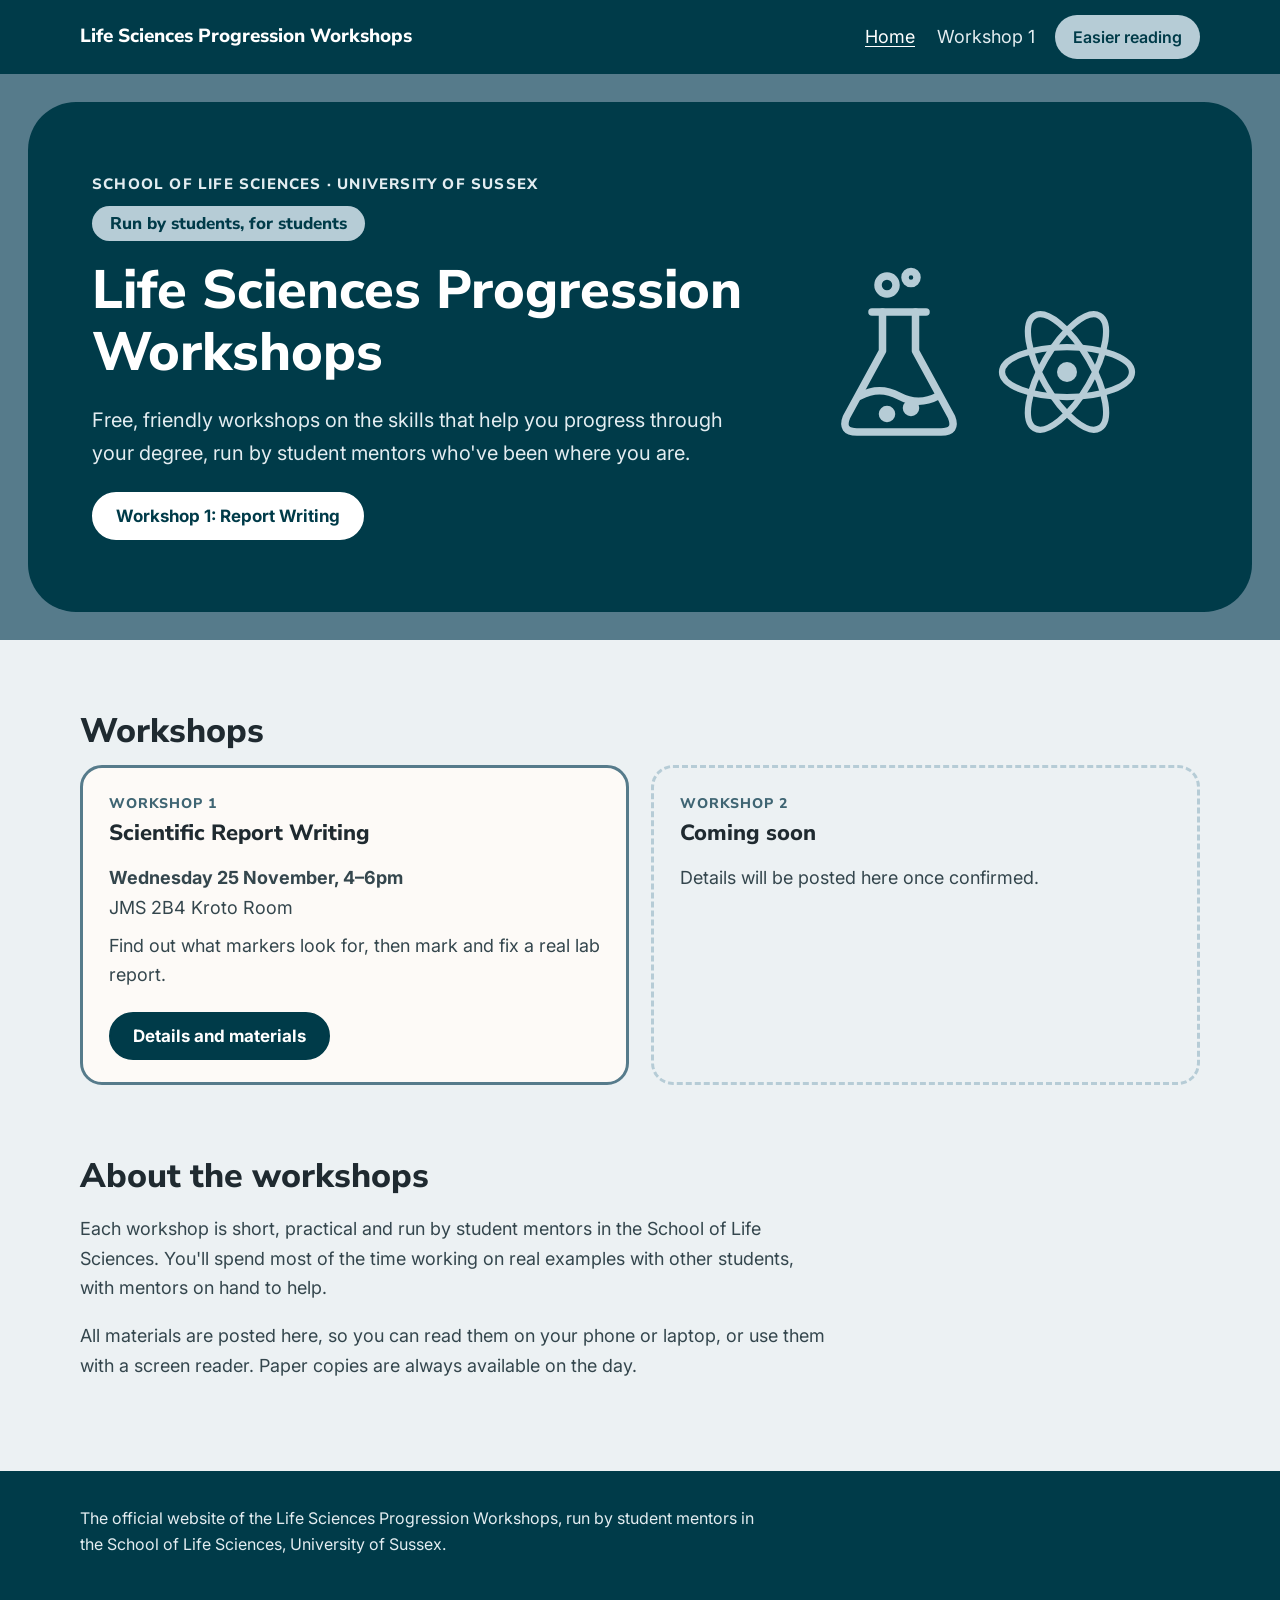
==== index.html @ f624dcf3 "Initial Commit, Vercel + Workshop 1 content." ====
<!DOCTYPE html>
<html lang="en-GB">
<head>
<meta charset="utf-8">
<meta name="viewport" content="width=device-width, initial-scale=1">
<title>Life Sciences Progression Workshops</title>
<meta name="description" content="The official website of the Life Sciences Progression Workshops: free workshops run by students, for students, in the School of Life Sciences at the University of Sussex.">
<link rel="preconnect" href="https://fonts.googleapis.com">
<link rel="preconnect" href="https://fonts.gstatic.com" crossorigin>
<link rel="stylesheet" href="https://fonts.googleapis.com/css2?family=Inter:wght@400;600;700&family=Nunito+Sans:wght@700;800&display=swap">
<link rel="stylesheet" href="/assets/style.css">
</head>
<body>
<a class="skip" href="#main">Skip to content</a>

<header class="topbar">
  <div class="wrap">
    <a class="brand" href="/">Life Sciences Progression Workshops</a>
    <nav aria-label="Main">
      <a href="/" aria-current="page">Home</a>
      <a href="/workshop-1/">Workshop 1</a>
      <button class="reading-toggle" id="reading" type="button" aria-pressed="false">Easier reading</button>
    </nav>
  </div>
</header>

<main id="main">
  <section class="hero" aria-labelledby="title">
    <div class="hero-panel">
      <div>
        <p class="eyebrow">School of Life Sciences · University of Sussex</p>
        <p class="pill">Run by students, for students</p>
        <h1 id="title">Life Sciences Progression Workshops</h1>
        <p class="lead" style="color:var(--on-dark)">Free, friendly workshops on the skills that help you progress through your degree, run by student mentors who've been where you are.</p>
        <div class="btns">
          <a class="btn" href="/workshop-1/">Workshop 1: Report Writing</a>
        </div>
      </div>
      <div class="hero-art" aria-hidden="true">
        <svg viewBox="0 0 100 120" fill="none" stroke="#B6CCD6" stroke-width="5" stroke-linecap="round" stroke-linejoin="round"><circle cx="42" cy="12" r="6"/><circle cx="58" cy="7" r="4"/><path d="M32 30 H68"/><path d="M39 30 V56 L15 100 Q11 110 22 110 H78 Q89 110 85 100 L61 56 V30"/><path d="M24 86 Q37 79 50 86 T76 86"/><circle cx="42" cy="98" r="3" fill="#B6CCD6"/><circle cx="58" cy="94" r="3" fill="#B6CCD6"/></svg>
        <svg viewBox="0 0 120 120" fill="none" stroke="#B6CCD6" stroke-width="5"><ellipse cx="60" cy="60" rx="52" ry="20"/><ellipse cx="60" cy="60" rx="52" ry="20" transform="rotate(60 60 60)"/><ellipse cx="60" cy="60" rx="52" ry="20" transform="rotate(-60 60 60)"/><circle cx="60" cy="60" r="8" fill="#B6CCD6" stroke="none"/></svg>
      </div>
    </div>
  </section>

  <section class="band" aria-labelledby="workshops">
    <div class="wrap">
      <h2 id="workshops">Workshops</h2>
      <div class="cards">
        <article class="card">
          <p class="tag">Workshop 1</p>
          <h3>Scientific Report Writing</h3>
          <p><b>Wednesday 25 November, 4–6pm</b><br>JMS 2B4 Kroto Room</p>
          <p>Find out what markers look for, then mark and fix a real lab report.</p>
          <div class="btns">
            <a class="btn dark" href="/workshop-1/">Details and materials</a>
          </div>
        </article>
        <article class="card soon">
          <p class="tag">Workshop 2</p>
          <h3>Coming soon</h3>
          <p>Details will be posted here once confirmed.</p>
        </article>
      </div>
    </div>
  </section>

  <section class="band" aria-labelledby="about">
    <div class="wrap">
      <h2 id="about">About the workshops</h2>
      <p>Each workshop is short, practical and run by student mentors in the School of Life Sciences. You'll spend most of the time working on real examples with other students, with mentors on hand to help.</p>
      <p>All materials are posted here, so you can read them on your phone or laptop, or use them with a screen reader. Paper copies are always available on the day.</p>
    </div>
  </section>
</main>

<footer>
  <div class="wrap">
    <p>The official website of the Life Sciences Progression Workshops, run by student mentors in the School of Life Sciences, University of Sussex.</p>
  </div>
</footer>
<script src="/assets/site.js"></script>
</body>
</html>
---- assets/style.css ----
/*
  Life Sciences Progression Workshops
  Palette from the mentors' Canva template and the workshop slides.
  Accessibility: 18px base text, high contrast, no italics, left-aligned text,
  visible focus, reduced motion respected, and an "easier reading" mode.
*/
:root {
  --navy: #003B49;
  --navy-2: #0B4B5B;
  --slate: #567B8B;
  --slate-text: #3F6573;
  --pale: #B6CCD6;
  --mist: #ECF1F3;
  --paper: #FDFAF7;
  --ink: #1F2A30;
  --body: #34464D;
  --on-dark: #E3EDF1;
  --radius: 22px;
  --measure: 68ch;
}

* { box-sizing: border-box; }
html { scroll-padding-top: 24px; }
body {
  margin: 0;
  background: var(--mist);
  color: var(--body);
  font: 18px/1.65 "Inter", Verdana, Arial, sans-serif;
  overflow-x: clip;
}
h1, h2, h3 { font-family: "Nunito Sans", Arial, sans-serif; color: var(--ink); line-height: 1.15; margin: 0 0 .4em; }
h1 { font-size: clamp(34px, 5vw, 54px); font-weight: 800; }
h2 { font-size: clamp(26px, 3vw, 34px); font-weight: 800; }
h3 { font-size: 22px; font-weight: 800; }
p, li { max-width: var(--measure); }
a { color: var(--navy-2); text-underline-offset: 3px; }
a:hover { text-decoration-thickness: 2px; }
:focus-visible { outline: 3px solid #E0A100; outline-offset: 3px; border-radius: 6px; }
em, i { font-style: normal; font-weight: 600; }

.skip { position: absolute; left: -999px; top: 8px; background: var(--paper); padding: 10px 16px; border-radius: 10px; z-index: 10; }
.skip:focus { left: 12px; }

.wrap { width: min(1120px, 100% - 32px); margin-inline: auto; }

/* Top bar */
.topbar { background: var(--navy); color: var(--on-dark); }
.topbar .wrap { display: flex; flex-wrap: wrap; gap: 12px 24px; align-items: center; justify-content: space-between; padding: 14px 0; }
.brand { color: #fff; font-family: "Nunito Sans", Arial, sans-serif; font-weight: 800; font-size: 19px; text-decoration: none; }
.topbar nav { display: flex; flex-wrap: wrap; gap: 6px 18px; align-items: center; }
.topbar nav a { color: var(--on-dark); text-decoration: none; padding: 8px 2px; }
.topbar nav a:hover, .topbar nav a[aria-current="page"] { color: #fff; text-decoration: underline; }
.reading-toggle {
  font: 600 16px "Inter", Arial, sans-serif; color: var(--navy); background: var(--pale);
  border: 0; border-radius: 999px; padding: 10px 18px; min-height: 44px; cursor: pointer;
}
.reading-toggle[aria-pressed="true"] { background: #fff; }

/* Hero: navy panel inside a slate frame, like the Instagram story */
.hero { background: var(--slate); padding: clamp(14px, 2.4vw, 28px); }
.hero-panel {
  background: var(--navy); color: var(--on-dark); border-radius: clamp(24px, 4vw, 48px);
  padding: clamp(32px, 6vw, 72px) clamp(22px, 5vw, 64px);
  display: grid; grid-template-columns: minmax(0, 1.6fr) minmax(0, 1fr); gap: 32px; align-items: center;
}
.hero h1 { color: #fff; }
.hero p { color: var(--on-dark); }
.hero .pill { color: var(--navy); }
.nowrap { white-space: nowrap; }
.eyebrow { font: 800 15px "Nunito Sans", Arial, sans-serif; letter-spacing: .08em; text-transform: uppercase; color: var(--pale); margin: 0 0 12px; }
.pill { display: inline-block; background: var(--pale); color: var(--navy); font: 800 17px "Nunito Sans", Arial, sans-serif; padding: 6px 18px; border-radius: 999px; margin: 0 0 18px; }
.meta { font-weight: 700; font-size: 19px; }
.hero-art { display: flex; gap: 18px; justify-content: center; align-items: end; }
.hero-art svg { width: clamp(90px, 14vw, 150px); height: auto; }

.btns { display: flex; flex-wrap: wrap; gap: 12px; margin-top: 22px; }
.btn {
  display: inline-flex; align-items: center; gap: 8px; min-height: 48px; padding: 10px 22px;
  border-radius: 999px; font: 700 17px "Inter", Arial, sans-serif; text-decoration: none;
  background: #fff; color: var(--navy); border: 2px solid #fff;
}
.btn.ghost { background: transparent; color: #fff; }
.btn.dark { background: var(--navy); color: #fff; border-color: var(--navy); }
.btn.line { background: var(--paper); color: var(--navy); border-color: var(--slate); }
.btn:hover { text-decoration: underline; }

/* Sections */
.band { padding: clamp(36px, 6vw, 72px) 0; }
.band + .band { padding-top: 0; }
.lead { font-size: 20px; color: var(--ink); }

.cards { display: grid; grid-template-columns: repeat(auto-fit, minmax(min(100%, 300px), 1fr)); gap: 22px; }
.card {
  background: var(--paper); border: 3px solid var(--slate); border-radius: var(--radius);
  padding: 26px 26px 22px; display: flex; flex-direction: column; gap: 8px;
}
.card p { margin: 0; }
.card .btns { margin-top: auto; padding-top: 14px; }
.card .tag { font: 800 14px "Nunito Sans", Arial, sans-serif; letter-spacing: .06em; text-transform: uppercase; color: var(--slate-text); }
.card.soon { border-style: dashed; border-color: var(--pale); background: transparent; }

/* Timeline */
.timeline { list-style: none; padding: 0; margin: 0; display: grid; gap: 0; max-width: 820px; }
.timeline li { display: grid; grid-template-columns: 5.5em minmax(0, 1fr); gap: 18px; padding: 14px 0; border-top: 2px solid var(--pale); max-width: none; }
.timeline li:last-child { border-bottom: 2px solid var(--pale); }
.timeline time { font: 800 20px "Nunito Sans", Arial, sans-serif; color: var(--navy); white-space: nowrap; }
.timeline b { color: var(--ink); }

/* Spoiler */
details.spoiler { background: var(--paper); border: 3px dashed var(--slate); border-radius: var(--radius); padding: 6px 24px; }
details.spoiler summary { cursor: pointer; padding: 16px 0; font: 800 20px "Nunito Sans", Arial, sans-serif; color: var(--ink); min-height: 44px; }
details.spoiler[open] { border-style: solid; }
details.spoiler > div { padding-bottom: 20px; }

.note { background: var(--pale); color: var(--ink); border-radius: 18px; padding: 18px 22px; }
.note p { margin: .3em 0; }

footer { background: var(--navy); color: var(--on-dark); padding: 28px 0 36px; font-size: 16px; }
footer p { margin: .4em 0; }
footer a { color: #fff; }

/* Easier reading mode: warm background, wider spacing, bigger text */
body.easy { background: #FBF6E9; font-size: 20px; line-height: 1.85; letter-spacing: .02em; word-spacing: .12em; }
body.easy .card, body.easy details.spoiler { background: #FFFDF7; }
body.easy p, body.easy li { max-width: 60ch; }

@media (max-width: 760px) {
  .hero-panel { grid-template-columns: minmax(0, 1fr); }
  .hero-art { justify-content: flex-start; }
  .hero-art svg { width: 84px; }
  .timeline li { grid-template-columns: 4.5em minmax(0, 1fr); gap: 12px; }
}
@media (prefers-reduced-motion: no-preference) {
  .card { transition: transform .2s ease; }
  .card:hover { transform: translateY(-2px); }
}
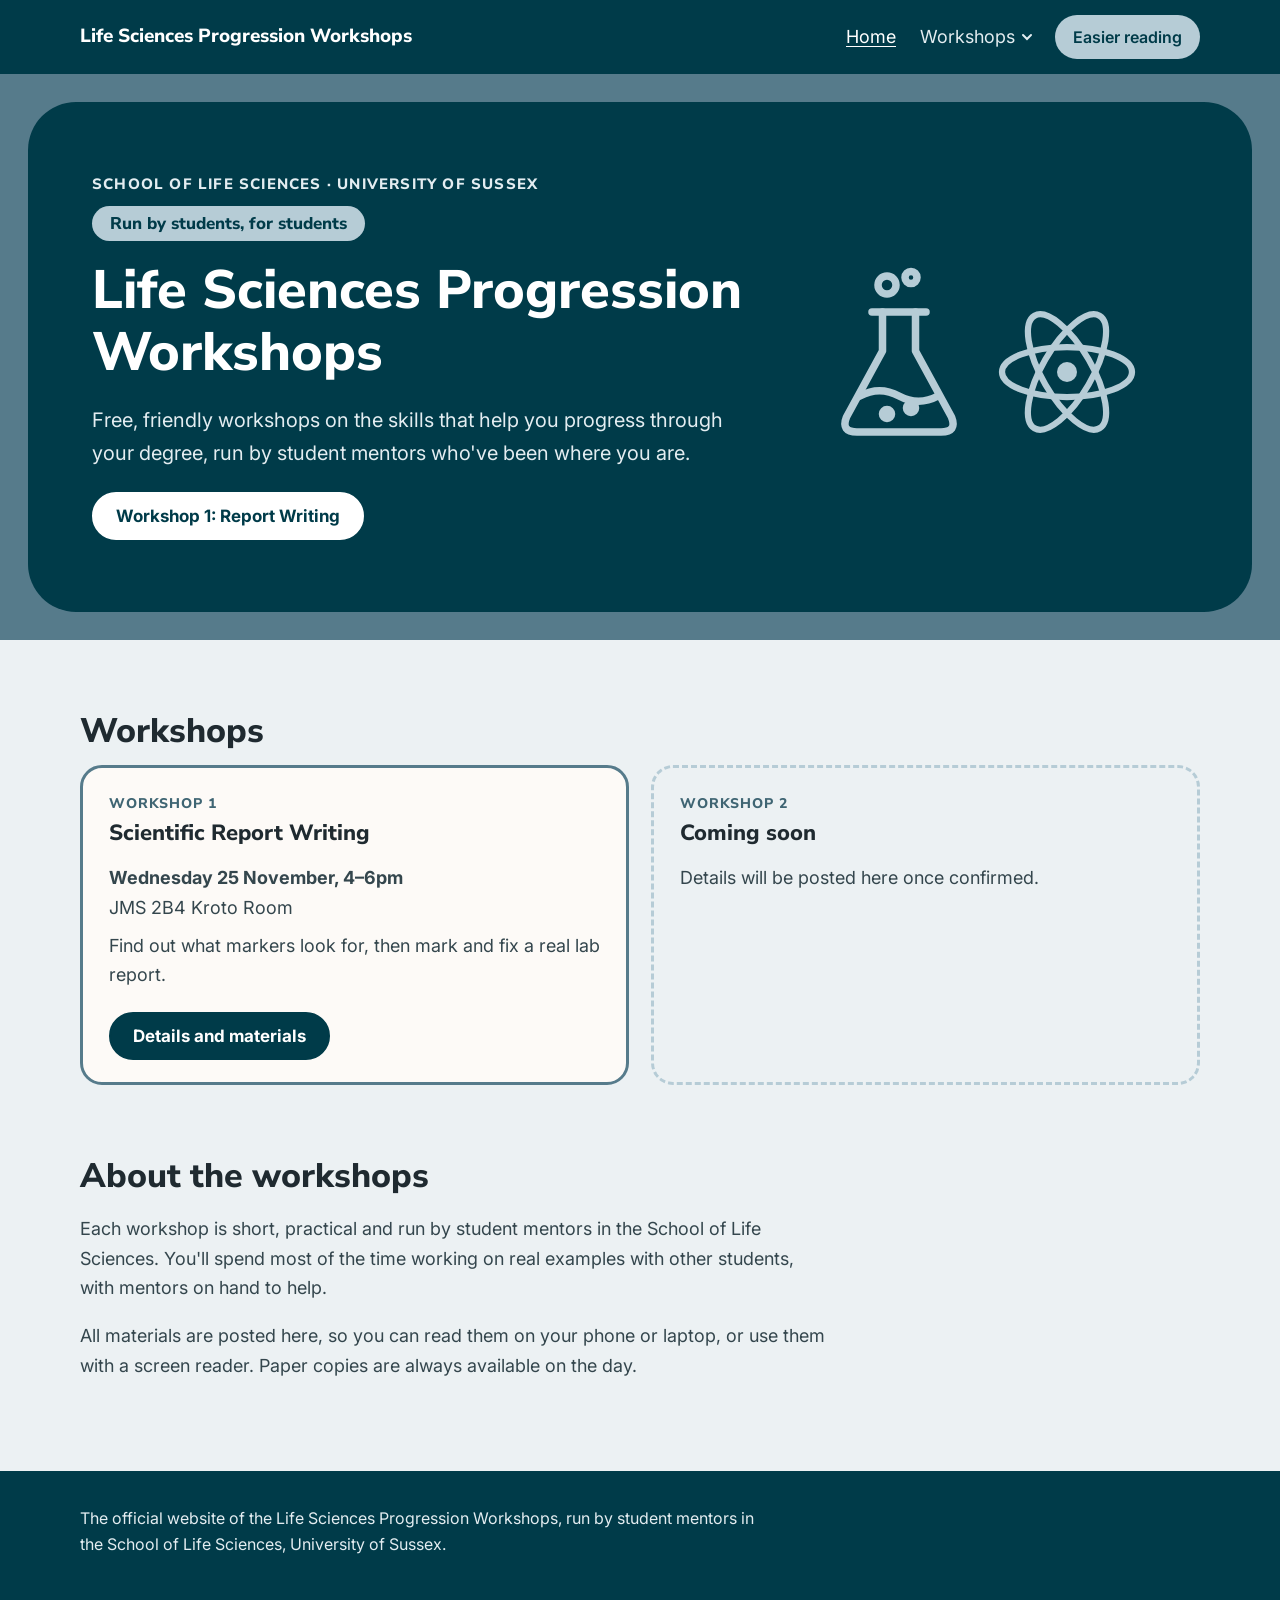
==== commit 0bd85595: "Add files via upload" ====
--- a/index.html
+++ b/index.html
@@ -18,7 +18,12 @@
     <a class="brand" href="/">Life Sciences Progression Workshops</a>
     <nav aria-label="Main">
       <a href="/" aria-current="page">Home</a>
-      <a href="/workshop-1/">Workshop 1</a>
+      <div class="menu">
+        <button class="menu-btn" type="button" aria-expanded="false" aria-controls="ws-menu">Workshops <svg aria-hidden="true" width="12" height="12" viewBox="0 0 12 12"><path d="M2 4l4 4 4-4" fill="none" stroke="currentColor" stroke-width="2" stroke-linecap="round"/></svg></button>
+        <ul class="menu-list" id="ws-menu" hidden>
+          <li><a href="/workshop-1/"><span class="m-num">Workshop 1</span><span class="m-focus">Scientific Report Writing</span></a></li>
+        </ul>
+      </div>
       <button class="reading-toggle" id="reading" type="button" aria-pressed="false">Easier reading</button>
     </nav>
   </div>
--- a/assets/style.css
+++ b/assets/style.css
@@ -55,6 +55,27 @@
   border: 0; border-radius: 999px; padding: 10px 18px; min-height: 44px; cursor: pointer;
 }
 .reading-toggle[aria-pressed="true"] { background: #fff; }
+
+.menu { position: relative; }
+.menu-btn {
+  display: inline-flex; align-items: center; gap: 6px; min-height: 44px; padding: 8px 4px;
+  background: none; border: 0; color: var(--on-dark); font: 400 18px "Inter", Arial, sans-serif; cursor: pointer;
+}
+.menu-btn:hover, .menu-btn[aria-expanded="true"] { color: #fff; text-decoration: underline; }
+.menu-btn svg { transition: transform .15s ease; }
+.menu-btn[aria-expanded="true"] svg { transform: rotate(180deg); }
+.menu-list {
+  position: absolute; right: 0; top: calc(100% + 6px); z-index: 20; list-style: none; margin: 0; padding: 8px;
+  min-width: 280px; background: var(--paper); border: 3px solid var(--slate); border-radius: 18px;
+  box-shadow: 0 12px 30px rgba(0, 59, 73, .25);
+}
+.menu-list li { max-width: none; }
+.menu-list a { display: flex; flex-direction: column; gap: 2px; padding: 12px 14px; border-radius: 12px; text-decoration: none; color: var(--ink); }
+.menu-list a:hover, .menu-list a:focus-visible { background: var(--mist); }
+.menu-list a[aria-current="page"] { background: var(--mist); }
+.m-num { font: 800 17px "Nunito Sans", Arial, sans-serif; color: var(--navy); }
+.m-focus { font-size: 16px; color: var(--body); }
+@media (max-width: 760px) { .menu-list { left: 0; right: auto; } }
 
 /* Hero: navy panel inside a slate frame, like the Instagram story */
 .hero { background: var(--slate); padding: clamp(14px, 2.4vw, 28px); }
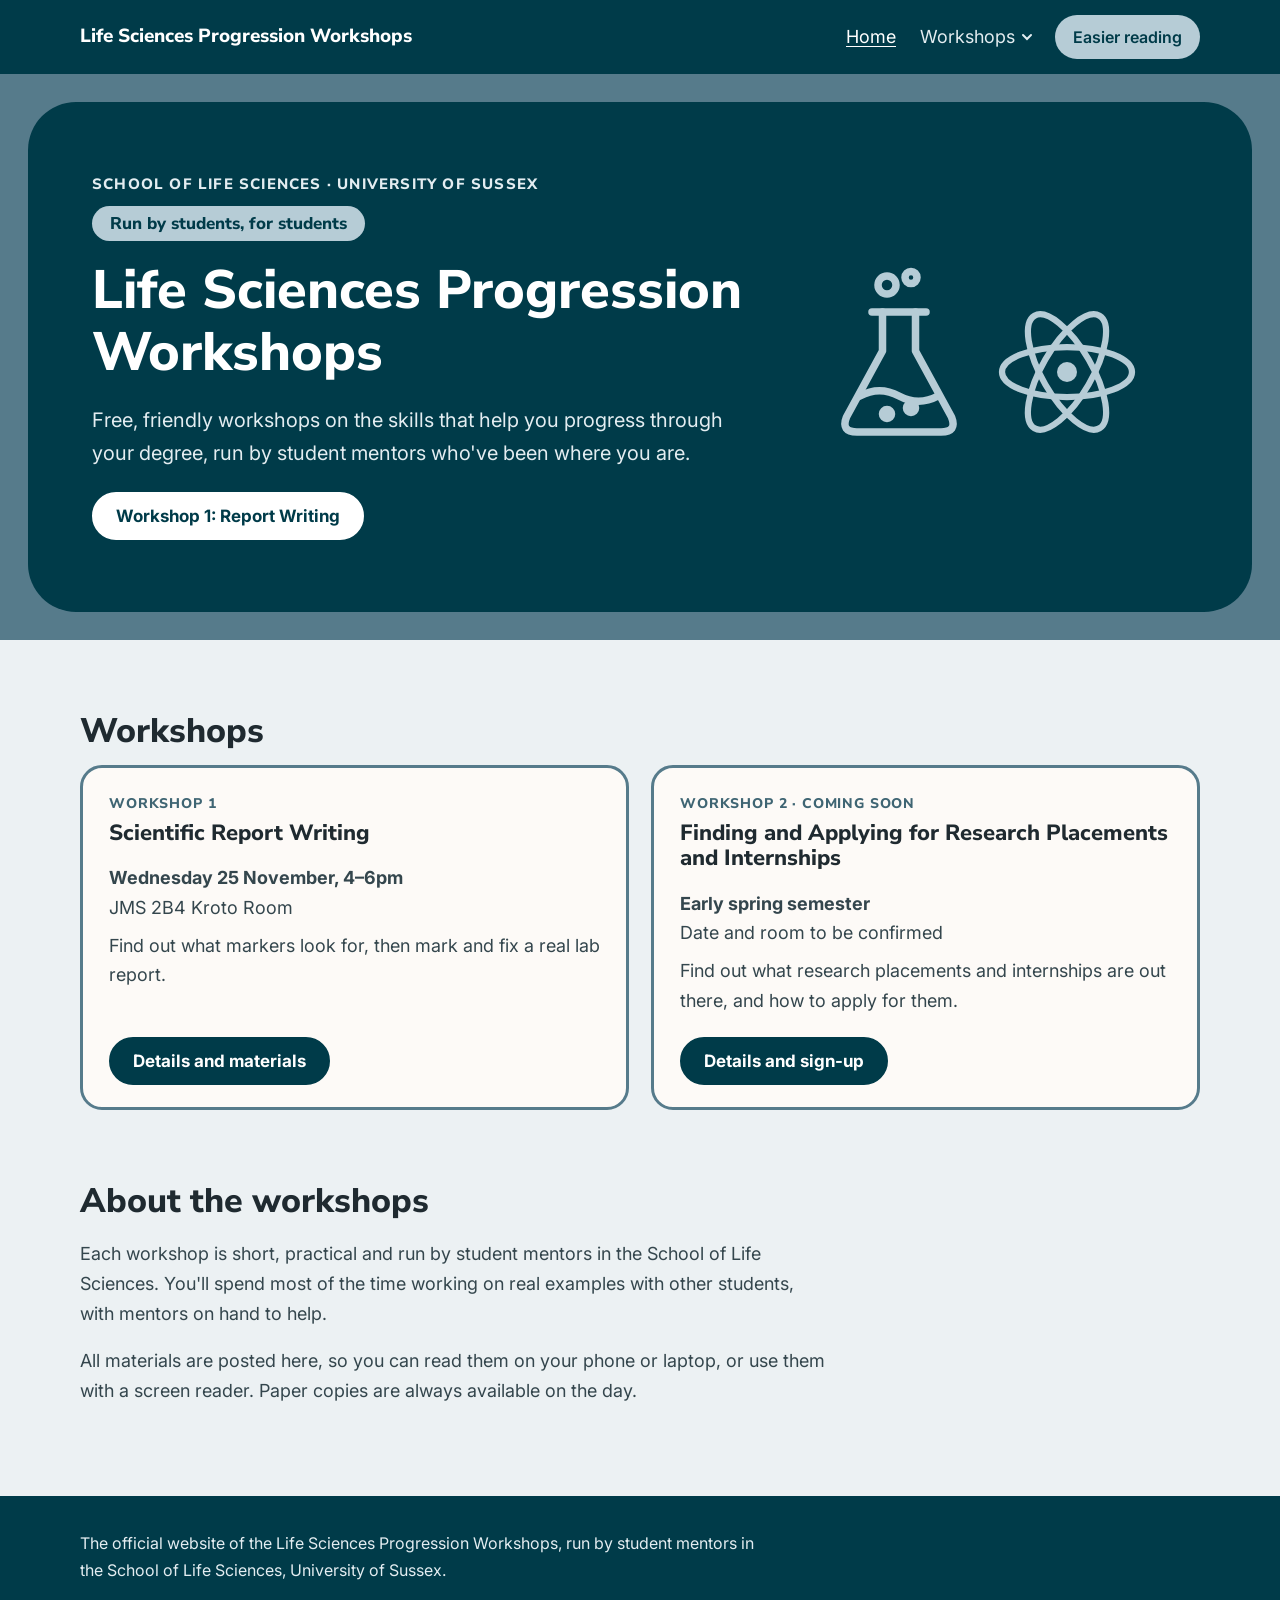
==== commit 9fcde80e: "Add files via upload" ====
--- a/index.html
+++ b/index.html
@@ -22,6 +22,7 @@
         <button class="menu-btn" type="button" aria-expanded="false" aria-controls="ws-menu">Workshops <svg aria-hidden="true" width="12" height="12" viewBox="0 0 12 12"><path d="M2 4l4 4 4-4" fill="none" stroke="currentColor" stroke-width="2" stroke-linecap="round"/></svg></button>
         <ul class="menu-list" id="ws-menu" hidden>
           <li><a href="/workshop-1/"><span class="m-num">Workshop 1</span><span class="m-focus">Scientific Report Writing</span></a></li>
+          <li><a href="/workshop-2/"><span class="m-num">Workshop 2</span><span class="m-focus">Research Placements and Internships</span></a></li>
         </ul>
       </div>
       <button class="reading-toggle" id="reading" type="button" aria-pressed="false">Easier reading</button>
@@ -61,10 +62,14 @@
             <a class="btn dark" href="/workshop-1/">Details and materials</a>
           </div>
         </article>
-        <article class="card soon">
-          <p class="tag">Workshop 2</p>
-          <h3>Coming soon</h3>
-          <p>Details will be posted here once confirmed.</p>
+        <article class="card">
+          <p class="tag">Workshop 2 · Coming soon</p>
+          <h3>Finding and Applying for Research Placements and Internships</h3>
+          <p><b>Early spring semester</b><br>Date and room to be confirmed</p>
+          <p>Find out what research placements and internships are out there, and how to apply for them.</p>
+          <div class="btns">
+            <a class="btn dark" href="/workshop-2/">Details and sign-up</a>
+          </div>
         </article>
       </div>
     </div>
--- a/assets/style.css
+++ b/assets/style.css
@@ -155,3 +155,47 @@
   .card { transition: transform .2s ease; }
   .card:hover { transform: translateY(-2px); }
 }
+
+/* Slides viewer */
+.slides-band h1 { color: var(--ink); }
+.viewer { margin-top: 28px; }
+.viewer-bar { display: flex; flex-wrap: wrap; gap: 10px 14px; align-items: center; margin-bottom: 14px; }
+.viewer-bar .btn { margin: 0; }
+.viewer-bar .btn:disabled { opacity: .45; cursor: default; text-decoration: none; }
+.jump select { font: inherit; font-size: 17px; padding: 10px 12px; border: 2px solid var(--slate); border-radius: 12px; background: var(--paper); color: var(--ink); max-width: min(420px, 80vw); }
+.count { font-weight: 700; color: var(--navy); margin-left: auto; }
+.slides { list-style: none; padding: 0; margin: 0; display: grid; gap: 28px; }
+.slide img { display: block; width: 100%; height: auto; border-radius: 14px; border: 2px solid var(--pale); background: #fff; }
+.slide-text { margin-top: 12px; background: var(--paper); border: 2px solid var(--pale); border-radius: 12px; padding: 12px 18px; }
+.slide-text summary { cursor: pointer; font-weight: 700; color: var(--navy); }
+.slide-text p { margin: .35em 0; max-width: none; }
+.sr { position: absolute; width: 1px; height: 1px; overflow: hidden; clip: rect(0 0 0 0); white-space: nowrap; }
+.slides li.slide { max-width: none; }
+@media (max-width: 640px) {
+  .jump { order: -1; flex-basis: 100%; }
+  .jump select { width: 100%; max-width: none; }
+}
+
+/* Answers on try-it slides */
+.answer-wrap { margin-top: 14px; }
+.answer-wrap .btn { margin: 0; }
+.answer { margin-top: 12px; background: var(--paper); border: 2px solid var(--navy); border-radius: 14px; padding: 14px 22px; font-size: 20px; }
+.answer ul { margin: .3em 0; padding-left: 1.2em; }
+.answer li, .answer p { max-width: none; margin: .3em 0; }
+.present-tip { margin-top: 18px; font-size: 16px; }
+
+/* Present mode: the viewer fills the screen */
+body.no-scroll { overflow: hidden; }
+.viewer.presenting { position: fixed; inset: 0; z-index: 1000; margin: 0; background: #0E2A33; display: flex; flex-direction: column; justify-content: center; padding: 10px 14px; }
+.viewer.presenting .slides { flex: 1 1 auto; min-height: 0; display: flex; align-items: center; justify-content: center; }
+.viewer.presenting .slide:not([hidden]) { display: block; width: 100%; }
+.viewer.presenting .frame { position: relative; container-type: inline-size; width: min(100%, calc((100vh - 84px) * 16 / 9)); margin: 0 auto; }
+.viewer.presenting .slide img { width: 100%; height: auto; border: 0; border-radius: 0; }
+.viewer.presenting .slide-text { display: none; }
+.viewer.presenting .answer-wrap { margin: 0; }
+.viewer.presenting .answer-btn { position: absolute; right: 2.5cqw; bottom: 2.5cqw; font-size: 1.3cqw; padding: .6cqw 1.4cqw; z-index: 2; }
+.viewer.presenting .answer { position: absolute; left: 5cqw; right: 15cqw; bottom: 2.5cqw; margin: 0; font-size: 1.75cqw; line-height: 1.35; padding: 1cqw 2cqw; box-shadow: 0 .4cqw 1.6cqw rgba(0,0,0,.25); }
+.viewer.presenting .viewer-bar { order: 2; margin: 8px 0 0; justify-content: center; }
+.viewer.presenting .count { color: #fff; margin-left: 0; }
+.viewer.presenting .btn.line { background: #fff; }
+.viewer.presenting .answer-style { left: 47cqw; right: 3.5cqw; bottom: 7cqw; font-size: 1.42cqw; }
